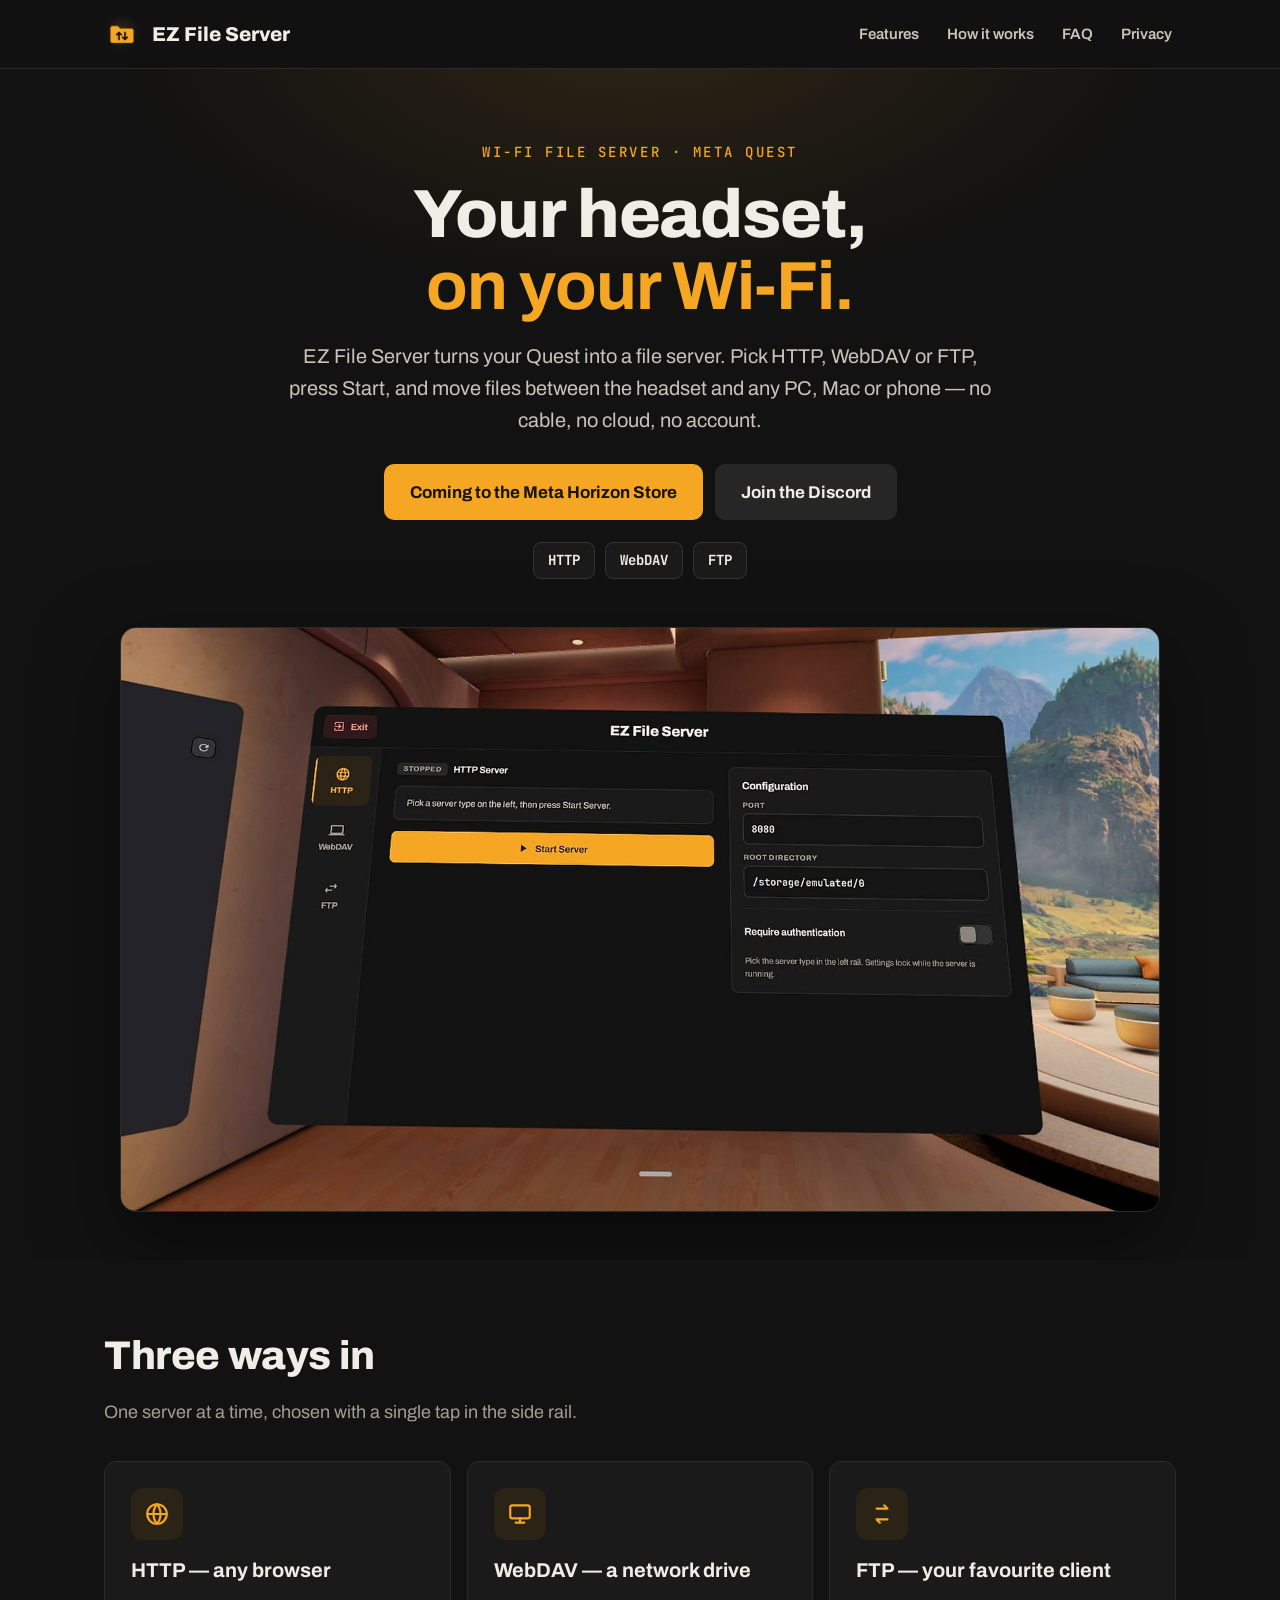
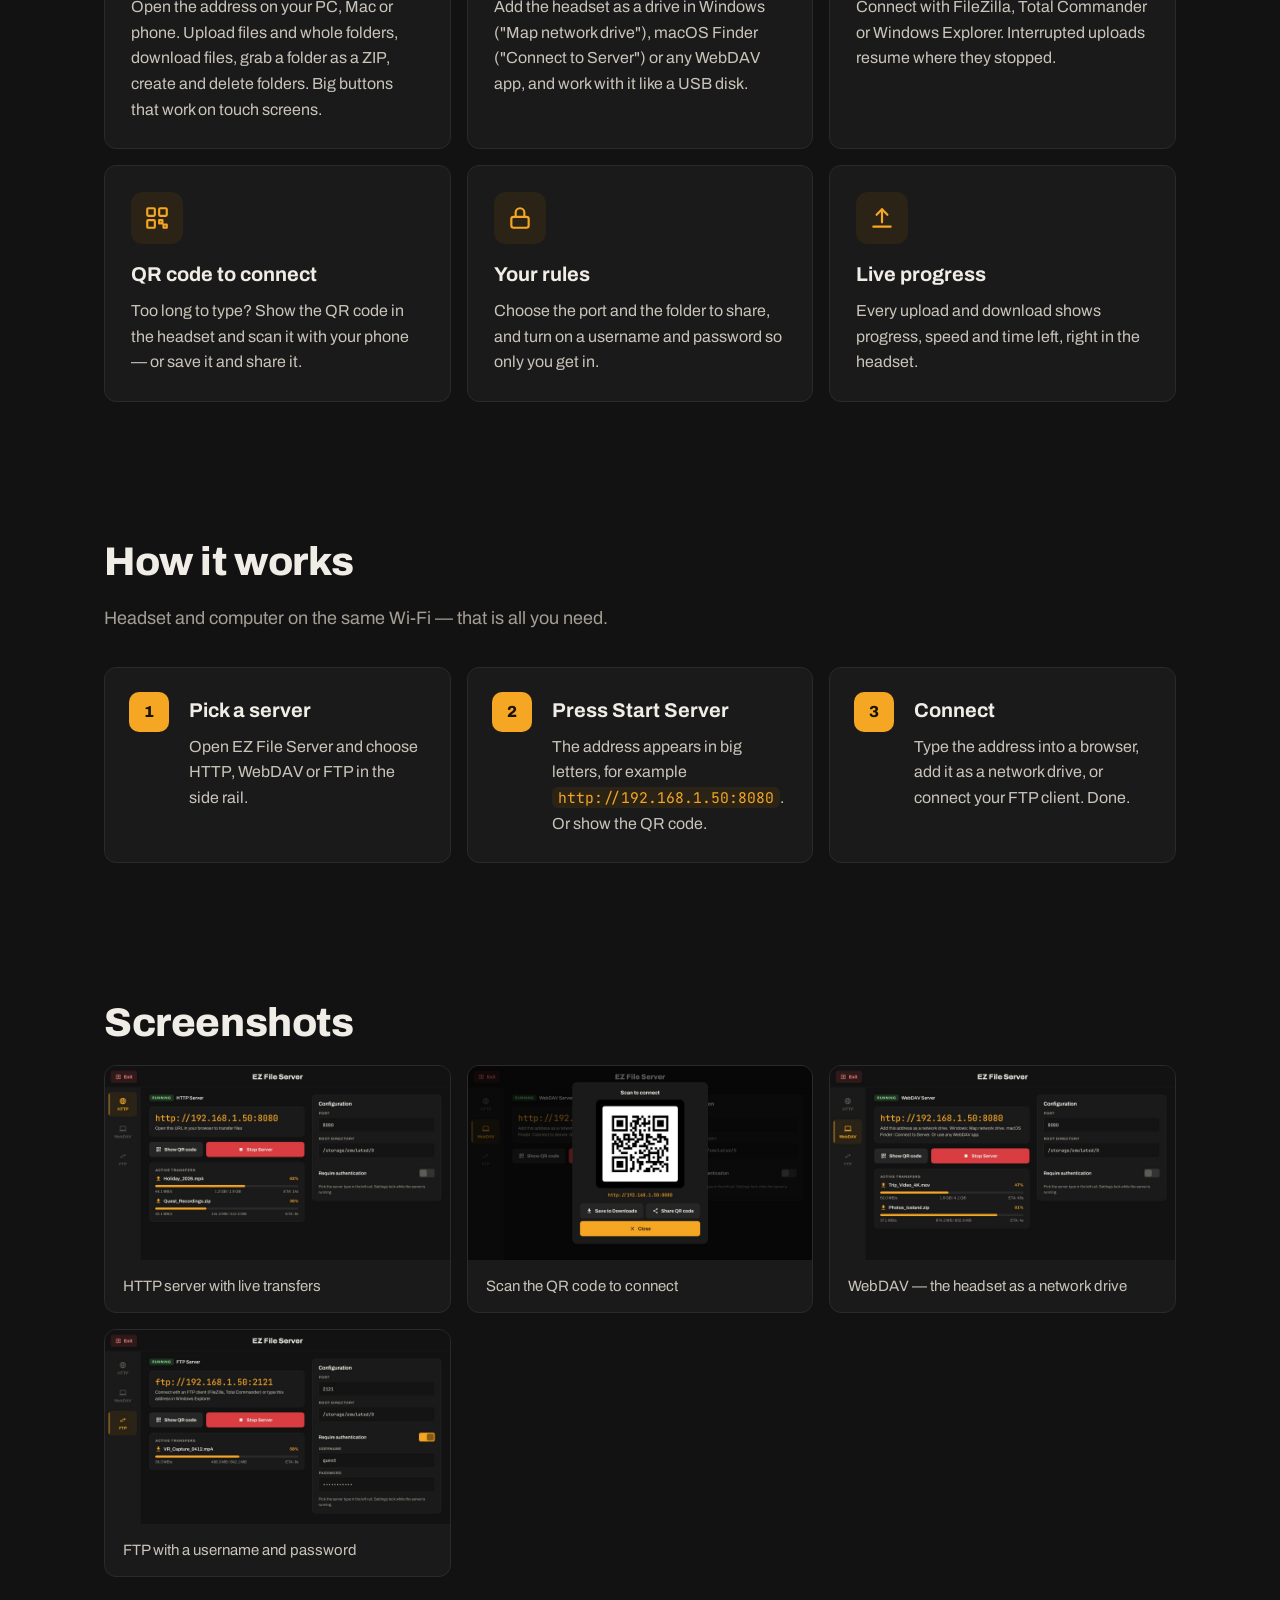
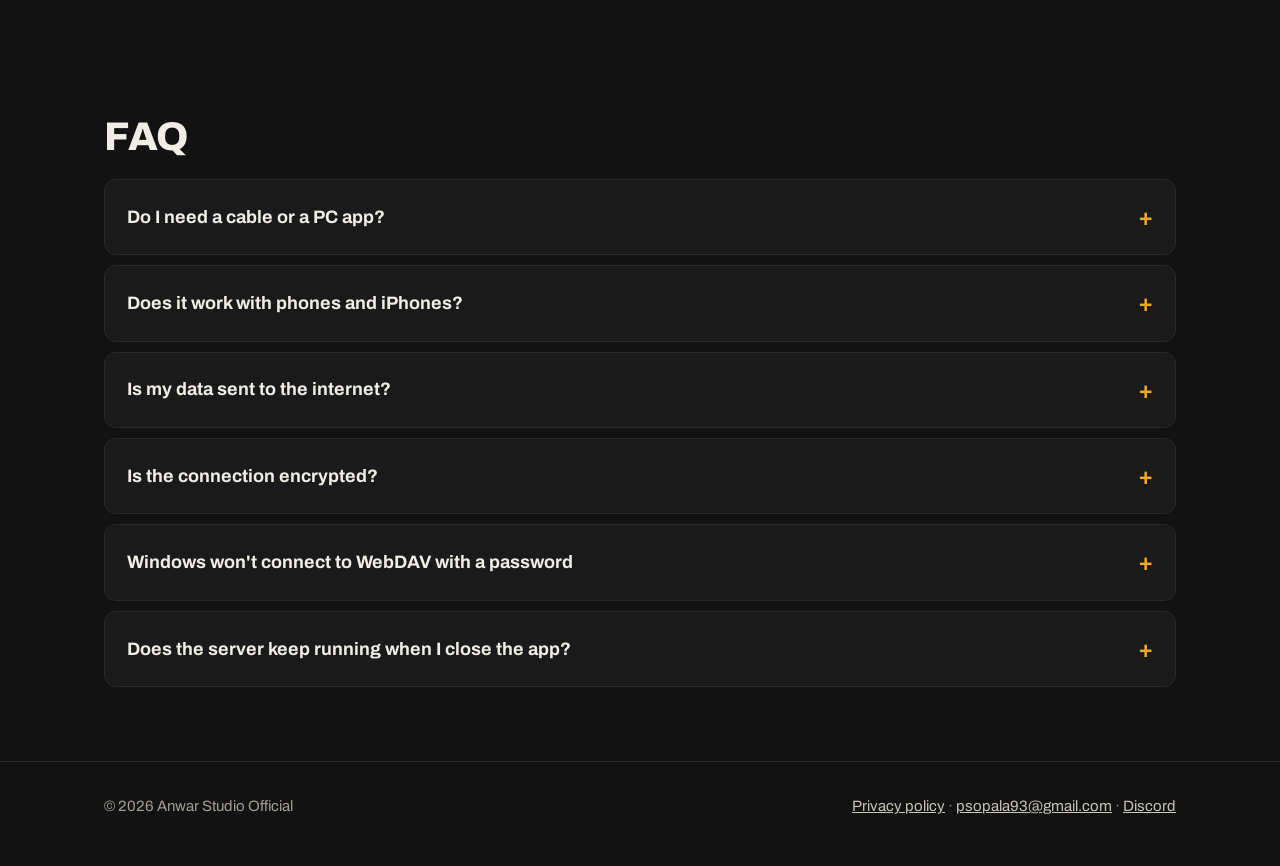
==== index.html @ 99c5c6f0 "EZ File Server website and privacy policy Co-Authored-By: Claude Opus 5.5 <noreply@anthropic.com>" ====
<!DOCTYPE html>
<html lang="en">
<head>
<meta charset="UTF-8">
<meta name="viewport" content="width=device-width, initial-scale=1.0">
<title>EZ File Server — Wi-Fi file server for Meta Quest</title>
<meta name="description" content="Turn your Meta Quest into a Wi-Fi file server. HTTP, WebDAV and FTP in one tap — move files between your headset and any PC, Mac or phone without a cable.">
<meta property="og:title" content="EZ File Server — Wi-Fi file server for Meta Quest">
<meta property="og:description" content="HTTP, WebDAV and FTP in one tap. No cable, no cloud, no account.">
<meta property="og:image" content="assets/header_1200x630.png">
<meta property="og:type" content="website">
<link rel="icon" href="assets/icon_app_180.png">
<link rel="stylesheet" href="style.css">
</head>
<body>

<nav class="nav" aria-label="Main">
  <div class="wrap">
    <a class="brand" href="index.html"><img src="assets/icon_app_180.png" alt="">EZ File Server</a>
    <a class="link" href="#features">Features</a>
    <a class="link" href="#how">How it works</a>
    <a class="link" href="#faq">FAQ</a>
    <a class="link" href="privacy.html">Privacy</a>
  </div>
</nav>

<header class="hero">
  <div class="wrap">
    <div class="eyebrow">Wi-Fi file server · Meta Quest</div>
    <h1>Your headset,<br><b>on your Wi-Fi.</b></h1>
    <p class="lead">EZ File Server turns your Quest into a file server. Pick HTTP, WebDAV or FTP, press Start, and move files between the headset and any PC, Mac or phone — no cable, no cloud, no account.</p>
    <div class="cta">
      <span class="btn primary static">Coming to the Meta Horizon Store</span>
      <a class="btn ghost" href="https://discord.gg/UJSn59DDsv">Join the Discord</a>
    </div>
    <div class="chips"><span class="chip">HTTP</span><span class="chip">WebDAV</span><span class="chip">FTP</span></div>
    <div class="shot"><img src="assets/01_horizon_os_launch.jpg" alt="EZ File Server open in its window in Meta Horizon OS" width="1600" height="900"></div>
  </div>
</header>

<section id="features">
  <div class="wrap">
    <h2>Three ways in</h2>
    <p class="sub">One server at a time, chosen with a single tap in the side rail.</p>
    <div class="grid">
      <div class="card">
        <div class="icon"><svg width="26" height="26" viewBox="0 0 24 24" fill="none" stroke="currentColor" stroke-width="2" stroke-linecap="round"><circle cx="12" cy="12" r="9"/><path d="M3 12h18M12 3a14 14 0 0 1 0 18M12 3a14 14 0 0 0 0 18"/></svg></div>
        <h3>HTTP — any browser</h3>
        <p>Open the address on your PC, Mac or phone. Upload files and whole folders, download files, grab a folder as a ZIP, create and delete folders. Big buttons that work on touch screens.</p>
      </div>
      <div class="card">
        <div class="icon"><svg width="26" height="26" viewBox="0 0 24 24" fill="none" stroke="currentColor" stroke-width="2" stroke-linecap="round"><rect x="3" y="4" width="18" height="12" rx="2"/><path d="M8 20h8M12 16v4"/></svg></div>
        <h3>WebDAV — a network drive</h3>
        <p>Add the headset as a drive in Windows ("Map network drive"), macOS Finder ("Connect to Server") or any WebDAV app, and work with it like a USB disk.</p>
      </div>
      <div class="card">
        <div class="icon"><svg width="26" height="26" viewBox="0 0 24 24" fill="none" stroke="currentColor" stroke-width="2" stroke-linecap="round" stroke-linejoin="round"><path d="M7 7h10l-3-3M17 17H7l3 3"/></svg></div>
        <h3>FTP — your favourite client</h3>
        <p>Connect with FileZilla, Total Commander or Windows Explorer. Interrupted uploads resume where they stopped.</p>
      </div>
      <div class="card">
        <div class="icon"><svg width="26" height="26" viewBox="0 0 24 24" fill="none" stroke="currentColor" stroke-width="2" stroke-linecap="round" stroke-linejoin="round"><rect x="3" y="3" width="7" height="7" rx="1"/><rect x="14" y="3" width="7" height="7" rx="1"/><rect x="3" y="14" width="7" height="7" rx="1"/><path d="M14 14h3v3h-3zM18 18h3v3h-3z"/></svg></div>
        <h3>QR code to connect</h3>
        <p>Too long to type? Show the QR code in the headset and scan it with your phone — or save it and share it.</p>
      </div>
      <div class="card">
        <div class="icon"><svg width="26" height="26" viewBox="0 0 24 24" fill="none" stroke="currentColor" stroke-width="2" stroke-linecap="round" stroke-linejoin="round"><rect x="4" y="11" width="16" height="10" rx="2"/><path d="M8 11V7a4 4 0 0 1 8 0v4"/></svg></div>
        <h3>Your rules</h3>
        <p>Choose the port and the folder to share, and turn on a username and password so only you get in.</p>
      </div>
      <div class="card">
        <div class="icon"><svg width="26" height="26" viewBox="0 0 24 24" fill="none" stroke="currentColor" stroke-width="2" stroke-linecap="round" stroke-linejoin="round"><path d="M12 16V4"/><path d="M7 9l5-5 5 5"/><path d="M4 20h16"/></svg></div>
        <h3>Live progress</h3>
        <p>Every upload and download shows progress, speed and time left, right in the headset.</p>
      </div>
    </div>
  </div>
</section>

<section id="how">
  <div class="wrap">
    <h2>How it works</h2>
    <p class="sub">Headset and computer on the same Wi-Fi — that is all you need.</p>
    <div class="grid steps">
      <div class="card step"><h3 style="margin-top:0">Pick a server</h3><p>Open EZ File Server and choose HTTP, WebDAV or FTP in the side rail.</p></div>
      <div class="card step"><h3 style="margin-top:0">Press Start Server</h3><p>The address appears in big letters, for example <code>http://192.168.1.50:8080</code>. Or show the QR code.</p></div>
      <div class="card step"><h3 style="margin-top:0">Connect</h3><p>Type the address into a browser, add it as a network drive, or connect your FTP client. Done.</p></div>
    </div>
  </div>
</section>

<section id="screenshots">
  <div class="wrap">
    <h2>Screenshots</h2>
    <div class="gallery">
      <figure><img src="assets/02_http_running.jpg" alt="HTTP server running with two transfers in progress" loading="lazy" width="1600" height="900"><figcaption>HTTP server with live transfers</figcaption></figure>
      <figure><img src="assets/03_webdav_qr.jpg" alt="Scan to connect QR dialog" loading="lazy" width="1600" height="900"><figcaption>Scan the QR code to connect</figcaption></figure>
      <figure><img src="assets/04_webdav_transfers.jpg" alt="WebDAV server running with an upload and a download" loading="lazy" width="1600" height="900"><figcaption>WebDAV — the headset as a network drive</figcaption></figure>
      <figure><img src="assets/05_ftp_auth.jpg" alt="FTP server with username and password" loading="lazy" width="1600" height="900"><figcaption>FTP with a username and password</figcaption></figure>
    </div>
  </div>
</section>

<section id="faq">
  <div class="wrap">
    <h2>FAQ</h2>
    <details><summary>Do I need a cable or a PC app?</summary><p>No. Your other device only needs a browser (HTTP), the built-in network drive feature of Windows or macOS (WebDAV), or any FTP client.</p></details>
    <details><summary>Does it work with phones and iPhones?</summary><p>Yes. The HTTP panel works in any mobile browser — upload photos and videos straight from your phone and download files from the headset.</p></details>
    <details><summary>Is my data sent to the internet?</summary><p>No. Files travel only between your devices on your local network. EZ File Server has no servers, no accounts and no analytics. See the <a href="privacy.html">privacy policy</a>.</p></details>
    <details><summary>Is the connection encrypted?</summary><p>No — HTTP, WebDAV and FTP are plain, unencrypted protocols. Use EZ File Server on a network you trust (your home Wi-Fi), and turn on a password if others share that network.</p></details>
    <details><summary>Windows won't connect to WebDAV with a password</summary><p>By default Windows only sends passwords to WebDAV servers over HTTPS. Either start the server without a password, or set <code>BasicAuthLevel</code> to <code>2</code> in <code>HKLM\SYSTEM\CurrentControlSet\Services\WebClient\Parameters</code> and restart the WebClient service. FTP and HTTP are not affected.</p></details>
    <details><summary>Does the server keep running when I close the app?</summary><p>No — closing EZ File Server (Exit, or closing its window) stops the server, so nothing stays shared by accident. Keep the app open while transfers run. If the headset goes to sleep, Wi-Fi may switch off and the server stops responding — disable auto-sleep for long transfers.</p></details>
  </div>
</section>

<footer>
  <div class="wrap">
    <span>© 2026 Anwar Studio Official</span>
    <span><a href="privacy.html">Privacy policy</a> · <a href="mailto:psopala93@gmail.com">psopala93@gmail.com</a> · <a href="https://discord.gg/UJSn59DDsv">Discord</a></span>
  </div>
</footer>

</body>
</html>
---- style.css ----
@font-face{font-family:'Archivo';src:url('fonts/archivo.ttf') format('truetype');font-weight:100 900;font-display:swap}
@font-face{font-family:'JetBrains Mono';src:url('fonts/jetbrains_mono.ttf') format('truetype');font-weight:100 800;font-display:swap}

*,*::before,*::after{box-sizing:border-box;margin:0;padding:0}
:root{
  --bg:#121212;--surface:#1A1A1A;--surface2:#262626;--border:#2A2A2A;--outline:#333;
  --text:#F0EDE6;--body:#C9C4BA;--muted:#A39E94;
  --amber:#F5A623;--on-amber:#1A1200;--amber-soft:#2B2416;
  --mono:'JetBrains Mono',ui-monospace,Consolas,monospace;
}
html{scroll-behavior:smooth}
body{background:var(--bg);color:var(--text);font-family:'Archivo',system-ui,-apple-system,'Segoe UI',sans-serif;line-height:1.6;-webkit-font-smoothing:antialiased}
a{color:var(--amber)}
a:hover{color:#FFC861}
img{max-width:100%;height:auto;display:block}
.wrap{max-width:1120px;margin:0 auto;padding:0 24px}

/* Nav */
.nav{position:sticky;top:0;z-index:10;background:rgba(18,18,18,.92);backdrop-filter:blur(8px);border-bottom:1px solid var(--border)}
.nav .wrap{display:flex;align-items:center;gap:20px;min-height:68px;flex-wrap:wrap}
.brand{display:flex;align-items:center;gap:12px;font-weight:800;font-size:20px;color:var(--text);text-decoration:none;margin-right:auto}
.brand img{width:36px;height:36px;border-radius:9px}
.nav a.link{color:var(--body);text-decoration:none;font-weight:600;font-size:15px;padding:8px 4px}
.nav a.link:hover{color:var(--amber)}

/* Buttons */
.btn{display:inline-flex;align-items:center;gap:10px;min-height:56px;padding:0 26px;border-radius:10px;font-weight:700;font-size:17px;text-decoration:none;border:none}
.btn.primary{background:var(--amber);color:var(--on-amber)}
.btn.primary:hover{color:var(--on-amber);filter:brightness(1.08)}
.btn.ghost{background:var(--surface2);color:var(--text)}
.btn.ghost:hover{color:var(--text);filter:brightness(1.2)}
.btn.static{cursor:default}

/* Hero */
.hero{padding:72px 0 48px;position:relative;overflow:hidden}
.hero::before{content:"";position:absolute;inset:-20% -10% auto;height:640px;background:radial-gradient(50% 60% at 50% 30%,rgba(245,166,35,.12),transparent 70%);pointer-events:none}
.hero .wrap{position:relative;text-align:center}
.eyebrow{font-family:var(--mono);color:var(--amber);letter-spacing:.18em;text-transform:uppercase;font-size:14px;font-weight:500}
.hero h1{font-size:clamp(38px,6vw,68px);font-weight:800;line-height:1.05;letter-spacing:-.015em;margin:16px 0 18px}
.hero h1 b{color:var(--amber)}
.hero p.lead{color:var(--body);font-size:clamp(17px,2vw,20px);max-width:720px;margin:0 auto 28px}
.cta{display:flex;gap:12px;justify-content:center;flex-wrap:wrap}
.chips{display:flex;gap:10px;justify-content:center;margin-top:22px;flex-wrap:wrap}
.chip{font-family:var(--mono);font-weight:700;font-size:14px;border:1px solid var(--outline);background:var(--surface);border-radius:8px;padding:6px 14px}
.shot{margin:48px auto 0;border-radius:16px;overflow:hidden;border:1px solid var(--border);box-shadow:0 30px 80px rgba(0,0,0,.5);max-width:1040px}

/* Sections */
section{padding:64px 0}
section h2{font-size:clamp(28px,4vw,40px);font-weight:800;letter-spacing:-.01em;margin-bottom:10px}
section p.sub{color:var(--muted);font-size:18px;margin-bottom:34px;max-width:720px}
.grid{display:grid;grid-template-columns:repeat(auto-fit,minmax(260px,1fr));gap:16px}
.card{background:var(--surface);border:1px solid var(--border);border-radius:12px;padding:26px}
.card h3{font-size:20px;font-weight:700;margin:14px 0 8px}
.card p{color:var(--body)}
.icon{width:52px;height:52px;border-radius:12px;background:var(--amber-soft);color:var(--amber);display:flex;align-items:center;justify-content:center}
.steps{counter-reset:s}
.step{position:relative;padding-left:64px}
.step::before{counter-increment:s;content:counter(s);position:absolute;left:24px;top:24px;width:40px;height:40px;margin-left:-0px;border-radius:10px;background:var(--amber);color:var(--on-amber);font-weight:800;display:flex;align-items:center;justify-content:center}
.step.card{padding-left:84px}
.gallery{display:grid;grid-template-columns:repeat(auto-fit,minmax(320px,1fr));gap:16px}
.gallery figure{background:var(--surface);border:1px solid var(--border);border-radius:12px;overflow:hidden}
.gallery figcaption{padding:14px 18px;color:var(--body);font-size:15px}
details{background:var(--surface);border:1px solid var(--border);border-radius:12px;padding:18px 22px;margin-bottom:10px}
summary{cursor:pointer;font-weight:700;font-size:18px;list-style:none;min-height:32px;display:flex;align-items:center}
summary::after{content:"+";margin-left:auto;color:var(--amber);font-size:24px;font-weight:700}
details[open] summary::after{content:"−"}
details p{color:var(--body);margin-top:10px}
code{font-family:var(--mono);font-size:.92em;color:var(--amber);background:var(--amber-soft);border-radius:6px;padding:1px 6px}

/* Footer */
footer{border-top:1px solid var(--border);padding:32px 0 48px;color:var(--muted);font-size:15px}
footer .wrap{display:flex;gap:18px;flex-wrap:wrap;justify-content:space-between}
footer a{color:var(--body)}

/* Legal pages */
.legal{max-width:860px;padding-top:56px;padding-bottom:80px}
.legal h1{font-size:clamp(32px,5vw,46px);font-weight:800;letter-spacing:-.01em}
.legal .updated{color:var(--muted);margin:6px 0 30px}
.legal h2{font-size:21px;font-weight:700;margin:40px 0 12px;padding-left:14px;border-left:3px solid var(--amber)}
.legal p,.legal li{color:var(--body);margin-bottom:12px}
.legal ul{margin:0 0 16px 22px}
.legal strong{color:var(--text)}
.summary{background:var(--surface);border:1px solid var(--border);border-left:3px solid var(--amber);border-radius:12px;padding:22px 24px}
.summary p:last-child{margin-bottom:0}
table{border-collapse:collapse;width:100%;margin:12px 0 4px;font-size:15px}
th,td{border:1px solid var(--border);padding:12px 14px;text-align:left;vertical-align:top;color:var(--body)}
th{background:var(--surface);color:var(--text)}
.table-scroll{overflow-x:auto}

@media(max-width:640px){
  .nav .wrap{gap:8px;padding-top:8px;padding-bottom:8px}
  .nav a.link{font-size:14px}
  .hero{padding-top:48px}
  section{padding:48px 0}
  .btn{width:100%;justify-content:center}
}
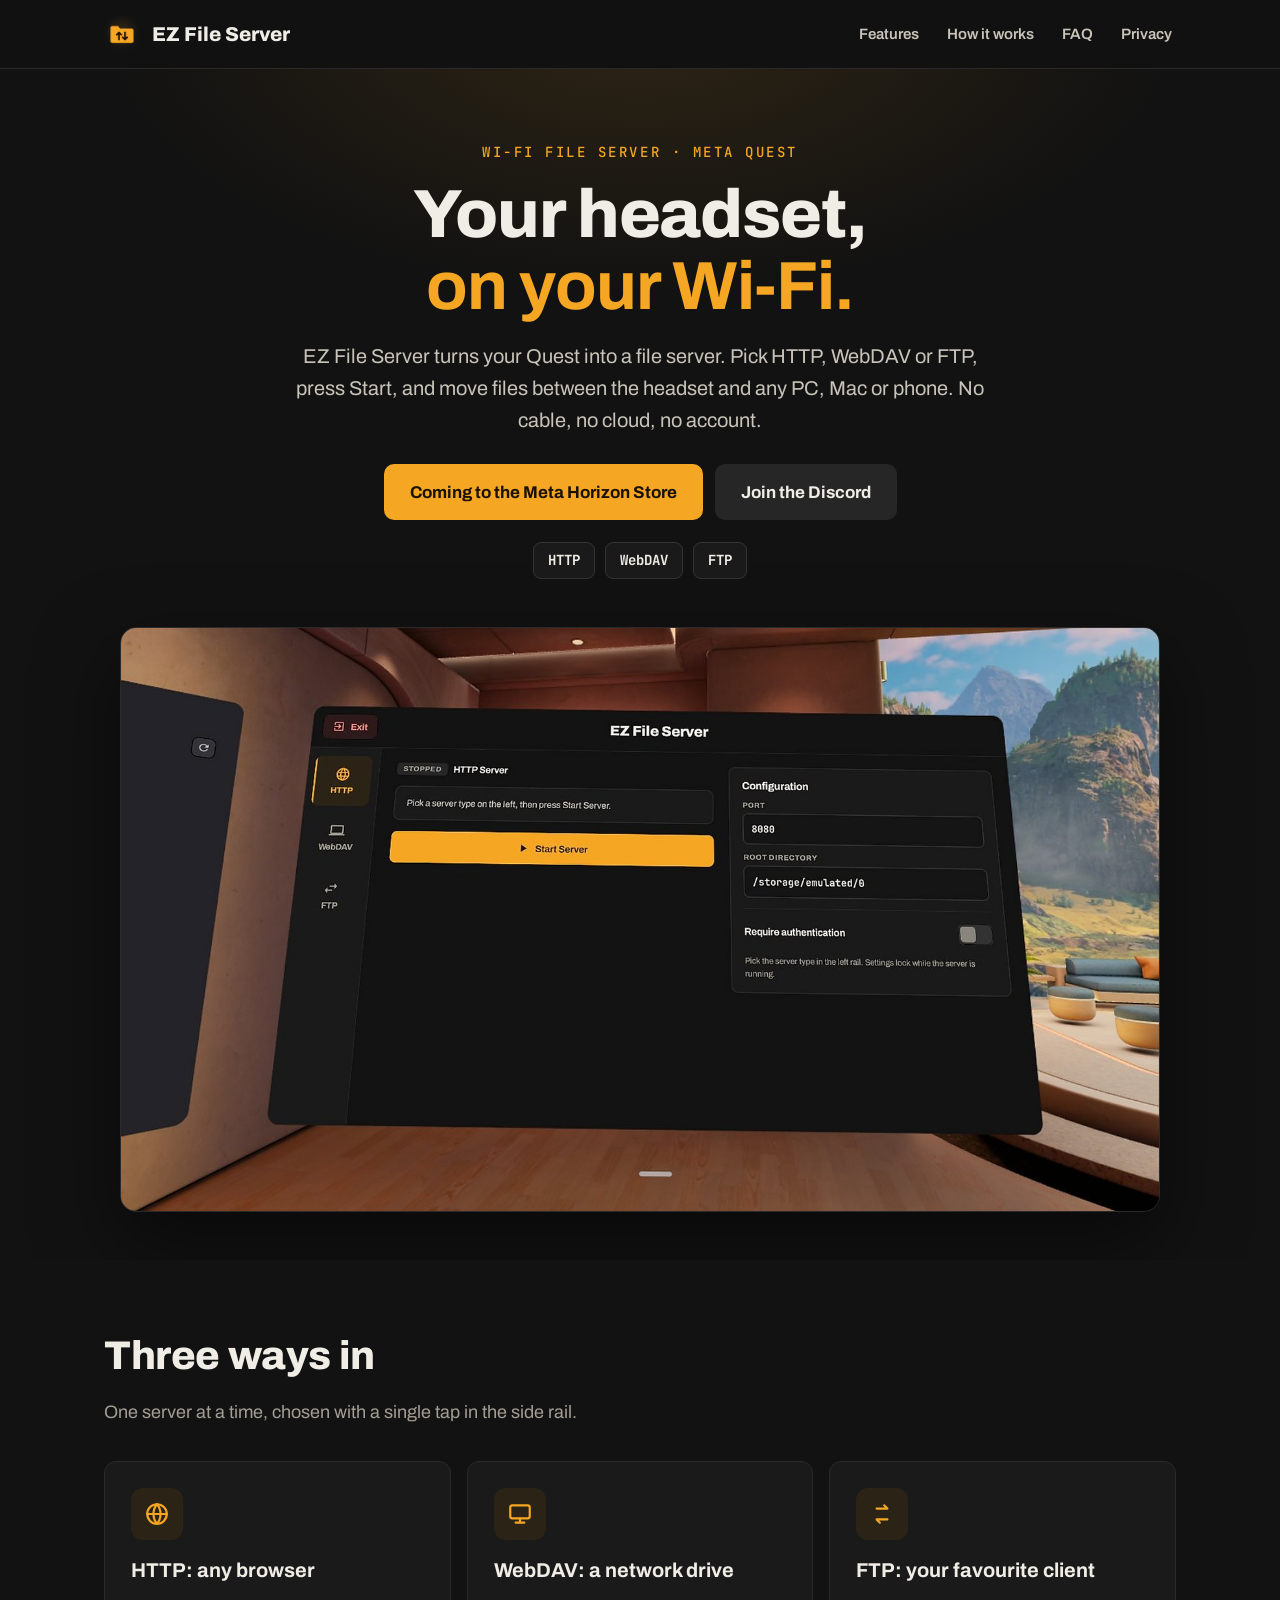
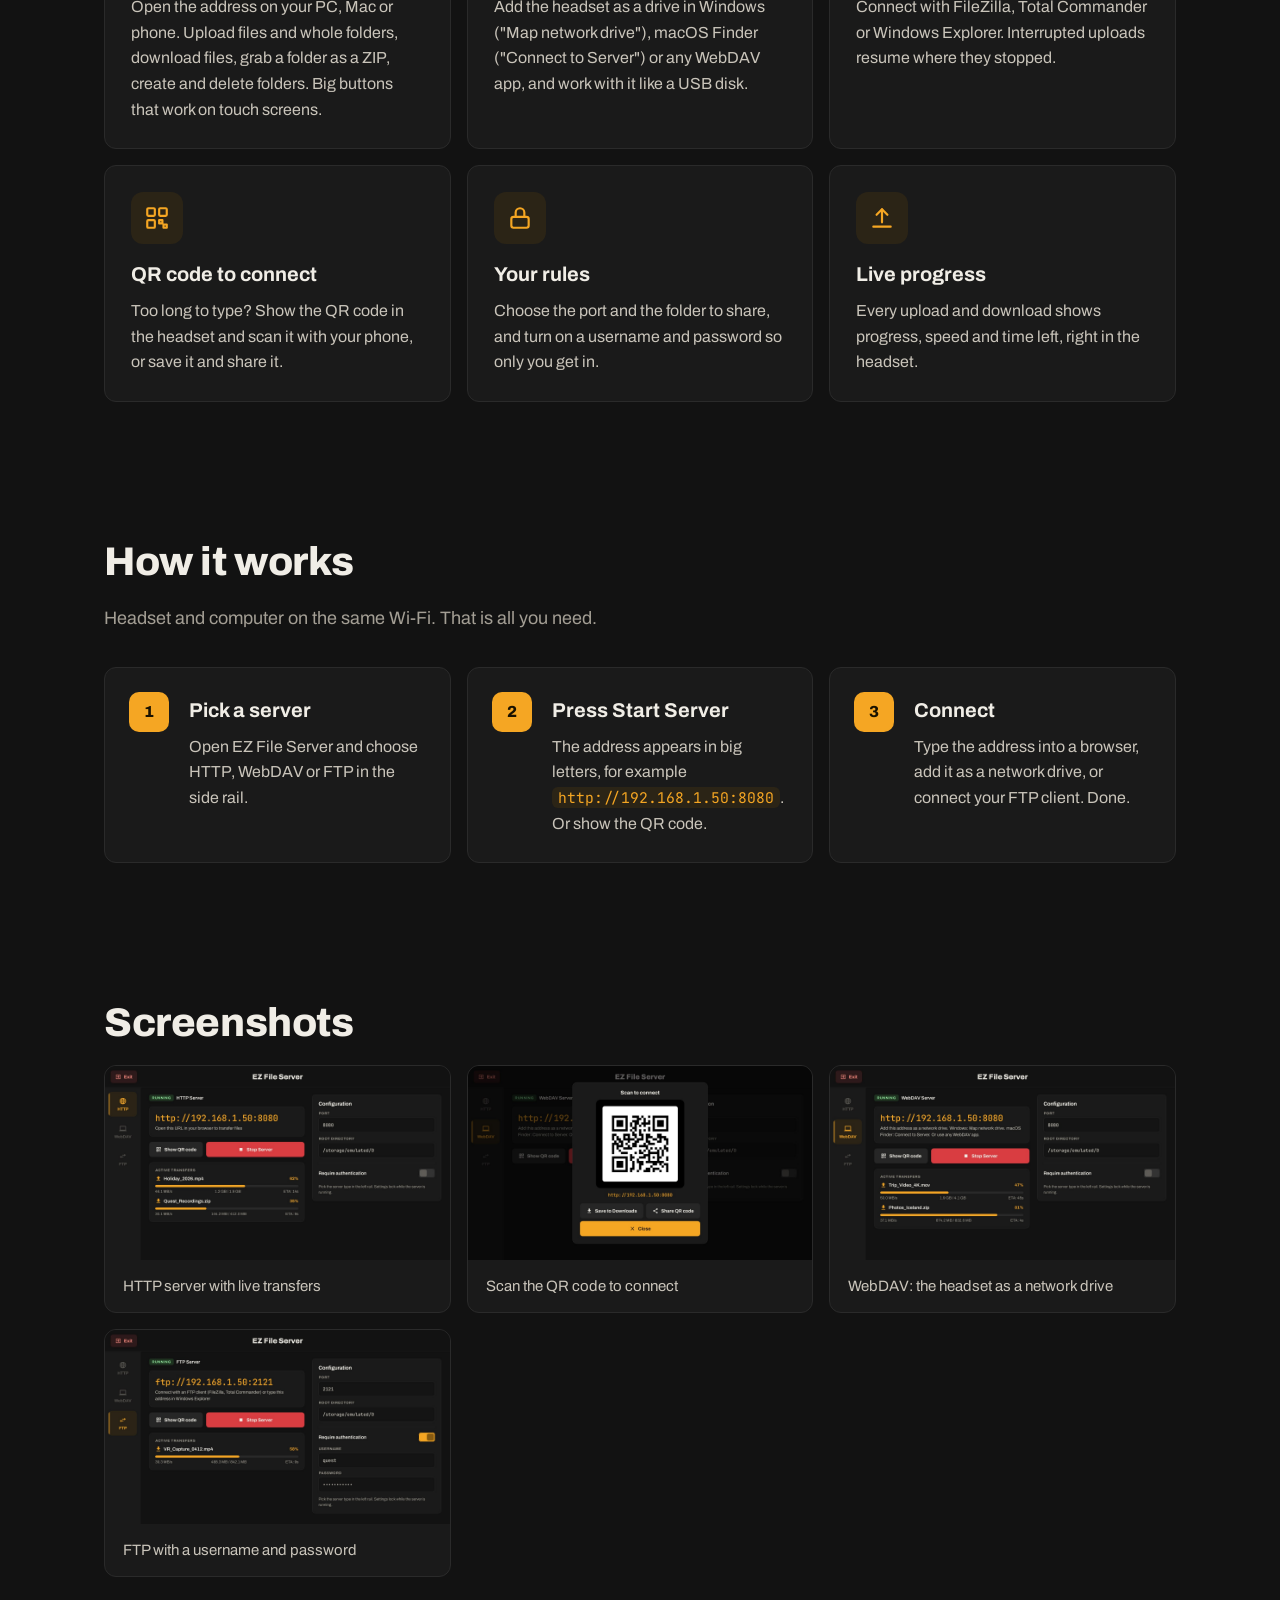
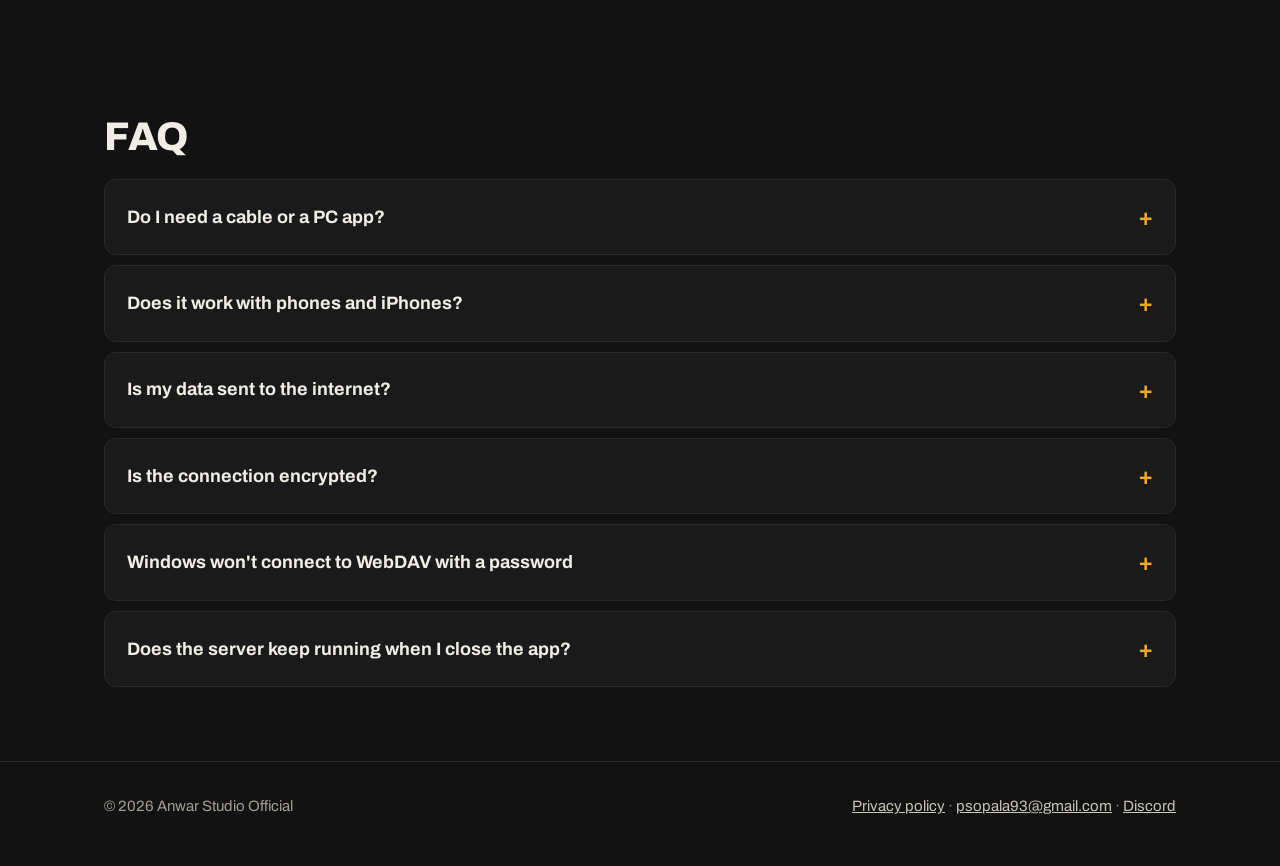
==== commit d0fbb76a: "Expand privacy policy and remove dashes from site text Co-Authored-By: Claude Opus 5.5 <noreply@anth" ====
--- a/index.html
+++ b/index.html
@@ -3,9 +3,9 @@
 <head>
 <meta charset="UTF-8">
 <meta name="viewport" content="width=device-width, initial-scale=1.0">
-<title>EZ File Server — Wi-Fi file server for Meta Quest</title>
-<meta name="description" content="Turn your Meta Quest into a Wi-Fi file server. HTTP, WebDAV and FTP in one tap — move files between your headset and any PC, Mac or phone without a cable.">
-<meta property="og:title" content="EZ File Server — Wi-Fi file server for Meta Quest">
+<title>EZ File Server: Wi-Fi file server for Meta Quest</title>
+<meta name="description" content="Turn your Meta Quest into a Wi-Fi file server. HTTP, WebDAV and FTP in one tap. Move files between your headset and any PC, Mac or phone without a cable.">
+<meta property="og:title" content="EZ File Server: Wi-Fi file server for Meta Quest">
 <meta property="og:description" content="HTTP, WebDAV and FTP in one tap. No cable, no cloud, no account.">
 <meta property="og:image" content="assets/header_1200x630.png">
 <meta property="og:type" content="website">
@@ -28,10 +28,10 @@
   <div class="wrap">
     <div class="eyebrow">Wi-Fi file server · Meta Quest</div>
     <h1>Your headset,<br><b>on your Wi-Fi.</b></h1>
-    <p class="lead">EZ File Server turns your Quest into a file server. Pick HTTP, WebDAV or FTP, press Start, and move files between the headset and any PC, Mac or phone — no cable, no cloud, no account.</p>
+    <p class="lead">EZ File Server turns your Quest into a file server. Pick HTTP, WebDAV or FTP, press Start, and move files between the headset and any PC, Mac or phone. No cable, no cloud, no account.</p>
     <div class="cta">
       <span class="btn primary static">Coming to the Meta Horizon Store</span>
-      <a class="btn ghost" href="https://discord.gg/UJSn59DDsv">Join the Discord</a>
+      <a class="btn ghost" href="https://discord.gg/hf25pdr9BH">Join the Discord</a>
     </div>
     <div class="chips"><span class="chip">HTTP</span><span class="chip">WebDAV</span><span class="chip">FTP</span></div>
     <div class="shot"><img src="assets/01_horizon_os_launch.jpg" alt="EZ File Server open in its window in Meta Horizon OS" width="1600" height="900"></div>
@@ -45,23 +45,23 @@
     <div class="grid">
       <div class="card">
         <div class="icon"><svg width="26" height="26" viewBox="0 0 24 24" fill="none" stroke="currentColor" stroke-width="2" stroke-linecap="round"><circle cx="12" cy="12" r="9"/><path d="M3 12h18M12 3a14 14 0 0 1 0 18M12 3a14 14 0 0 0 0 18"/></svg></div>
-        <h3>HTTP — any browser</h3>
+        <h3>HTTP: any browser</h3>
         <p>Open the address on your PC, Mac or phone. Upload files and whole folders, download files, grab a folder as a ZIP, create and delete folders. Big buttons that work on touch screens.</p>
       </div>
       <div class="card">
         <div class="icon"><svg width="26" height="26" viewBox="0 0 24 24" fill="none" stroke="currentColor" stroke-width="2" stroke-linecap="round"><rect x="3" y="4" width="18" height="12" rx="2"/><path d="M8 20h8M12 16v4"/></svg></div>
-        <h3>WebDAV — a network drive</h3>
+        <h3>WebDAV: a network drive</h3>
         <p>Add the headset as a drive in Windows ("Map network drive"), macOS Finder ("Connect to Server") or any WebDAV app, and work with it like a USB disk.</p>
       </div>
       <div class="card">
         <div class="icon"><svg width="26" height="26" viewBox="0 0 24 24" fill="none" stroke="currentColor" stroke-width="2" stroke-linecap="round" stroke-linejoin="round"><path d="M7 7h10l-3-3M17 17H7l3 3"/></svg></div>
-        <h3>FTP — your favourite client</h3>
+        <h3>FTP: your favourite client</h3>
         <p>Connect with FileZilla, Total Commander or Windows Explorer. Interrupted uploads resume where they stopped.</p>
       </div>
       <div class="card">
         <div class="icon"><svg width="26" height="26" viewBox="0 0 24 24" fill="none" stroke="currentColor" stroke-width="2" stroke-linecap="round" stroke-linejoin="round"><rect x="3" y="3" width="7" height="7" rx="1"/><rect x="14" y="3" width="7" height="7" rx="1"/><rect x="3" y="14" width="7" height="7" rx="1"/><path d="M14 14h3v3h-3zM18 18h3v3h-3z"/></svg></div>
         <h3>QR code to connect</h3>
-        <p>Too long to type? Show the QR code in the headset and scan it with your phone — or save it and share it.</p>
+        <p>Too long to type? Show the QR code in the headset and scan it with your phone, or save it and share it.</p>
       </div>
       <div class="card">
         <div class="icon"><svg width="26" height="26" viewBox="0 0 24 24" fill="none" stroke="currentColor" stroke-width="2" stroke-linecap="round" stroke-linejoin="round"><rect x="4" y="11" width="16" height="10" rx="2"/><path d="M8 11V7a4 4 0 0 1 8 0v4"/></svg></div>
@@ -80,7 +80,7 @@
 <section id="how">
   <div class="wrap">
     <h2>How it works</h2>
-    <p class="sub">Headset and computer on the same Wi-Fi — that is all you need.</p>
+    <p class="sub">Headset and computer on the same Wi-Fi. That is all you need.</p>
     <div class="grid steps">
       <div class="card step"><h3 style="margin-top:0">Pick a server</h3><p>Open EZ File Server and choose HTTP, WebDAV or FTP in the side rail.</p></div>
       <div class="card step"><h3 style="margin-top:0">Press Start Server</h3><p>The address appears in big letters, for example <code>http://192.168.1.50:8080</code>. Or show the QR code.</p></div>
@@ -95,7 +95,7 @@
     <div class="gallery">
       <figure><img src="assets/02_http_running.jpg" alt="HTTP server running with two transfers in progress" loading="lazy" width="1600" height="900"><figcaption>HTTP server with live transfers</figcaption></figure>
       <figure><img src="assets/03_webdav_qr.jpg" alt="Scan to connect QR dialog" loading="lazy" width="1600" height="900"><figcaption>Scan the QR code to connect</figcaption></figure>
-      <figure><img src="assets/04_webdav_transfers.jpg" alt="WebDAV server running with an upload and a download" loading="lazy" width="1600" height="900"><figcaption>WebDAV — the headset as a network drive</figcaption></figure>
+      <figure><img src="assets/04_webdav_transfers.jpg" alt="WebDAV server running with an upload and a download" loading="lazy" width="1600" height="900"><figcaption>WebDAV: the headset as a network drive</figcaption></figure>
       <figure><img src="assets/05_ftp_auth.jpg" alt="FTP server with username and password" loading="lazy" width="1600" height="900"><figcaption>FTP with a username and password</figcaption></figure>
     </div>
   </div>
@@ -105,18 +105,18 @@
   <div class="wrap">
     <h2>FAQ</h2>
     <details><summary>Do I need a cable or a PC app?</summary><p>No. Your other device only needs a browser (HTTP), the built-in network drive feature of Windows or macOS (WebDAV), or any FTP client.</p></details>
-    <details><summary>Does it work with phones and iPhones?</summary><p>Yes. The HTTP panel works in any mobile browser — upload photos and videos straight from your phone and download files from the headset.</p></details>
+    <details><summary>Does it work with phones and iPhones?</summary><p>Yes. The HTTP panel works in any mobile browser. Upload photos and videos straight from your phone and download files from the headset.</p></details>
     <details><summary>Is my data sent to the internet?</summary><p>No. Files travel only between your devices on your local network. EZ File Server has no servers, no accounts and no analytics. See the <a href="privacy.html">privacy policy</a>.</p></details>
-    <details><summary>Is the connection encrypted?</summary><p>No — HTTP, WebDAV and FTP are plain, unencrypted protocols. Use EZ File Server on a network you trust (your home Wi-Fi), and turn on a password if others share that network.</p></details>
+    <details><summary>Is the connection encrypted?</summary><p>No. HTTP, WebDAV and FTP are plain, unencrypted protocols. Use EZ File Server on a network you trust (your home Wi-Fi), and turn on a password if others share that network.</p></details>
     <details><summary>Windows won't connect to WebDAV with a password</summary><p>By default Windows only sends passwords to WebDAV servers over HTTPS. Either start the server without a password, or set <code>BasicAuthLevel</code> to <code>2</code> in <code>HKLM\SYSTEM\CurrentControlSet\Services\WebClient\Parameters</code> and restart the WebClient service. FTP and HTTP are not affected.</p></details>
-    <details><summary>Does the server keep running when I close the app?</summary><p>No — closing EZ File Server (Exit, or closing its window) stops the server, so nothing stays shared by accident. Keep the app open while transfers run. If the headset goes to sleep, Wi-Fi may switch off and the server stops responding — disable auto-sleep for long transfers.</p></details>
+    <details><summary>Does the server keep running when I close the app?</summary><p>No. Closing EZ File Server (Exit, or closing its window) stops the server, so nothing stays shared by accident. Keep the app open while transfers run. If the headset goes to sleep, Wi-Fi may switch off and the server stops responding. Turn off auto sleep for long transfers.</p></details>
   </div>
 </section>
 
 <footer>
   <div class="wrap">
     <span>© 2026 Anwar Studio Official</span>
-    <span><a href="privacy.html">Privacy policy</a> · <a href="mailto:psopala93@gmail.com">psopala93@gmail.com</a> · <a href="https://discord.gg/UJSn59DDsv">Discord</a></span>
+    <span><a href="privacy.html">Privacy policy</a> · <a href="mailto:psopala93@gmail.com">psopala93@gmail.com</a> · <a href="https://discord.gg/hf25pdr9BH">Discord</a></span>
   </div>
 </footer>
 
